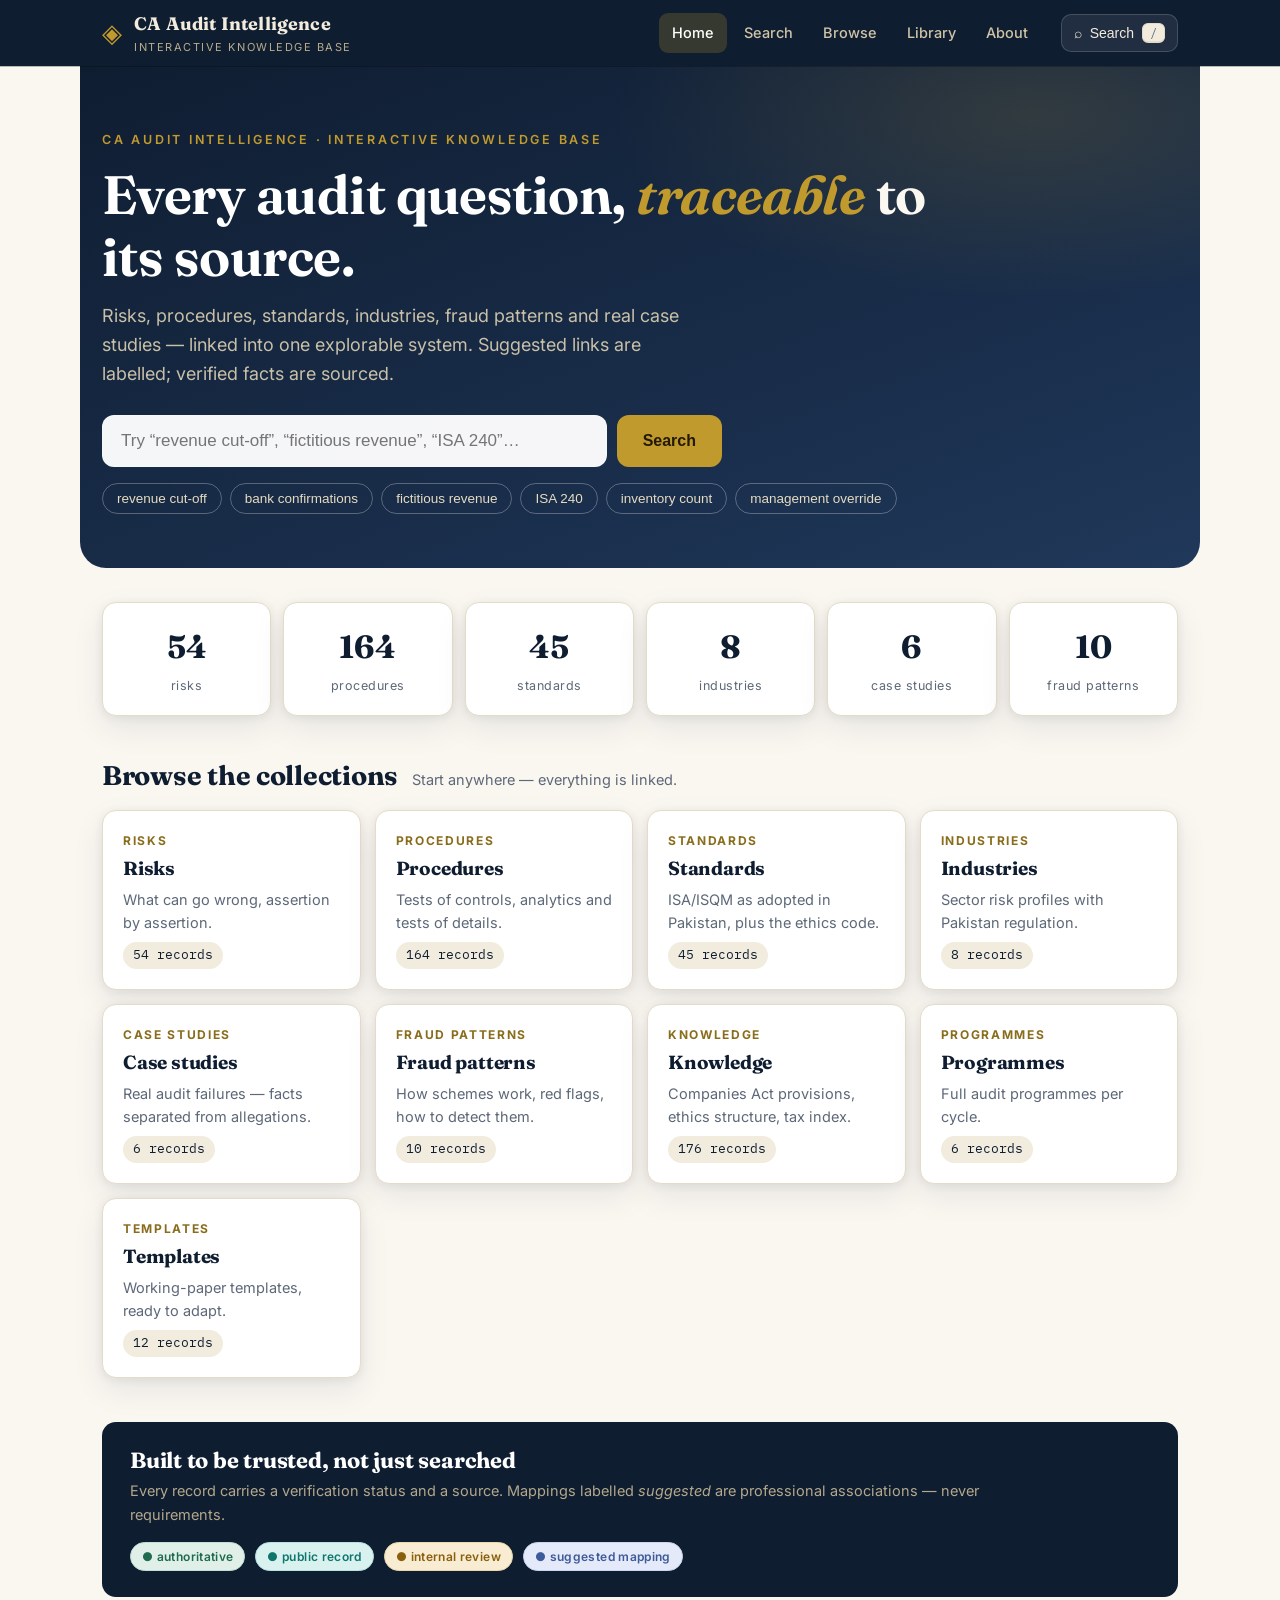
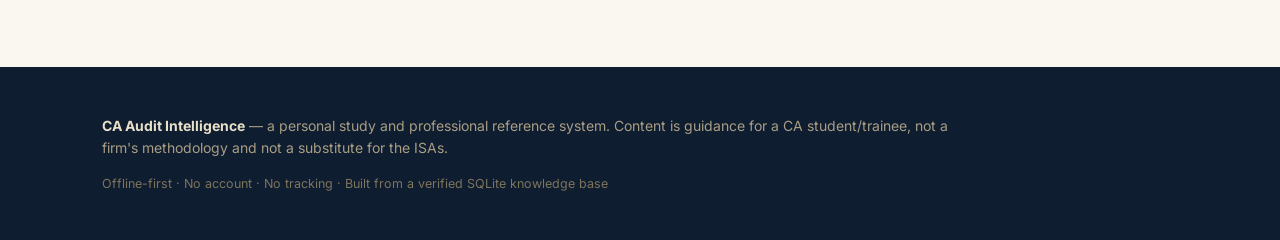
==== audit-intelligence/index.html @ 2c4ff1d2 "Add CA Audit Intelligence interactive web UI (search, chains, library, about)" ====
<!DOCTYPE html>
<html lang="en">
<head>
<meta charset="utf-8">
<meta name="viewport" content="width=device-width, initial-scale=1">
<title>CA Audit Intelligence — Interactive Knowledge Base</title>
<meta name="description" content="An interactive, offline-first audit knowledge base: risks, procedures, standards, industries, case studies and fraud patterns — every record traceable to its source.">
<link rel="preconnect" href="https://fonts.googleapis.com">
<link rel="preconnect" href="https://fonts.gstatic.com" crossorigin>
<link href="https://fonts.googleapis.com/css2?family=Fraunces:ital,opsz,wght@0,9..144,500;0,9..144,650;1,9..144,500&family=Inter:wght@400;500;600;700&family=IBM+Plex+Mono:wght@400;500&display=swap" rel="stylesheet">
<link rel="stylesheet" href="styles.css">
<link rel="icon" href="data:image/svg+xml,%3Csvg xmlns='http://www.w3.org/2000/svg' viewBox='0 0 32 32'%3E%3Crect width='32' height='32' rx='7' fill='%230f1d31'/%3E%3Cpath d='M9 22V10l7 8 7-8v12' stroke='%23c19a2e' stroke-width='2.4' fill='none' stroke-linecap='round' stroke-linejoin='round'/%3E%3C/svg%3E">
</head>
<body>
<a class="skip" href="#app">Skip to content</a>
<header class="site-header">
  <div class="wrap header-in">
    <a class="brand" href="#/" aria-label="CA Audit Intelligence home">
      <span class="brand-mark" aria-hidden="true">◈</span>
      <span class="brand-text"><strong>CA Audit Intelligence</strong><small>Interactive knowledge base</small></span>
    </a>
    <nav class="site-nav" aria-label="Primary">
      <a href="#/" data-nav="home">Home</a>
      <a href="#/search" data-nav="search">Search</a>
      <a href="#/browse" data-nav="browse">Browse</a>
      <a href="#/library" data-nav="library">Library</a>
      <a href="#/about" data-nav="about">About</a>
    </nav>
    <button class="search-trigger" id="searchTrigger" aria-label="Open search (press /)">
      <span aria-hidden="true">⌕</span><span class="st-label">Search</span><kbd>/</kbd>
    </button>
  </div>
</header>
<main id="app" class="wrap" tabindex="-1" aria-live="off"></main>
<footer class="site-footer">
  <div class="wrap footer-in">
    <p><strong>CA Audit Intelligence</strong> — a personal study and professional reference system.
    Content is guidance for a CA student/trainee, not a firm's methodology and not a substitute for the ISAs.</p>
    <p class="foot-meta">Offline-first · No account · No tracking · Built from a verified SQLite knowledge base</p>
  </div>
</footer>
<div id="loader" class="loader" role="status" aria-live="polite">
  <div class="loader-card">
    <div class="loader-mark" aria-hidden="true">◈</div>
    <p>Loading knowledge base…</p>
    <div class="loader-bar"><span id="loaderFill"></span></div>
    <p class="loader-count" id="loaderCount"></p>
  </div>
</div>
<script src="app.js"></script>
</body>
</html>
---- audit-intelligence/styles.css ----
/* CA Audit Intelligence — design system */
:root{
  --ink:#0f1d31; --ink2:#1a2f4d; --ink3:#24405f;
  --paper:#faf7f1; --paper2:#f2ecdf; --card:#ffffff;
  --gold:#c19a2e; --gold-deep:#8a6d1c; --gold-soft:#f4ead0;
  --text:#1d2532; --muted:#5d6878; --line:#e4dcc9;
  --green:#1e6b4f; --green-bg:#e0f0e8;
  --amber:#8a5f0e; --amber-bg:#f8ecd2;
  --slate:#3d5a99; --slate-bg:#e4eaf9;
  --teal:#0f766e; --teal-bg:#d9f2ef;
  --red:#a33b2e;
  --radius:14px;
  --shadow:0 2px 10px rgba(15,29,49,.07), 0 12px 32px rgba(15,29,49,.08);
  --font-d:"Fraunces",Georgia,serif; --font-b:"Inter",system-ui,sans-serif;
  --font-m:"IBM Plex Mono",ui-monospace,monospace;
}
*{box-sizing:border-box}
html{scroll-behavior:smooth}
@media (prefers-reduced-motion:reduce){html{scroll-behavior:auto}*{animation:none!important;transition:none!important}}
body{margin:0;background:var(--paper);color:var(--text);font-family:var(--font-b);font-size:16px;line-height:1.6;-webkit-font-smoothing:antialiased}
.wrap{max-width:1120px;margin:0 auto;padding:0 22px}
.skip{position:absolute;left:-9999px;top:0;background:var(--ink);color:#fff;padding:10px 16px;z-index:200;border-radius:0 0 8px 0}
.skip:focus{left:0;color:#fff}
a{color:var(--ink3);text-decoration-thickness:1px;text-underline-offset:3px}
a:hover{color:var(--gold-deep)}
:focus-visible{outline:3px solid var(--gold);outline-offset:2px;border-radius:4px}
h1,h2,h3{font-family:var(--font-d);color:var(--ink);line-height:1.15;letter-spacing:-.01em}
code,kbd{font-family:var(--font-m);font-size:.85em}
kbd{background:var(--paper2);border:1px solid var(--line);border-bottom-width:2px;border-radius:6px;padding:1px 7px;color:var(--muted)}

/* header */
.site-header{background:var(--ink);color:#f3ecdd;position:sticky;top:0;z-index:50;box-shadow:0 1px 0 rgba(0,0,0,.25)}
.header-in{display:flex;align-items:center;gap:20px;min-height:66px}
.brand{display:flex;align-items:center;gap:12px;color:#f3ecdd;text-decoration:none;margin-right:auto}
.brand-mark{color:var(--gold);font-size:26px;line-height:1}
.brand-text strong{display:block;font-family:var(--font-d);font-size:18px;letter-spacing:.01em}
.brand-text small{display:block;font-size:11px;color:#b9ac8d;letter-spacing:.14em;text-transform:uppercase}
.site-nav{display:flex;gap:4px}
.site-nav a{color:#cfc4a6;text-decoration:none;font-size:14.5px;font-weight:500;padding:8px 13px;border-radius:9px}
.site-nav a:hover{color:#fff;background:rgba(255,255,255,.07)}
.site-nav a[aria-current="page"]{color:#fff;background:rgba(193,154,46,.22)}
.search-trigger{display:flex;align-items:center;gap:8px;background:rgba(255,255,255,.08);border:1px solid rgba(255,255,255,.16);color:#f3ecdd;border-radius:10px;padding:8px 12px;font-size:14px;cursor:pointer}
.search-trigger:hover{background:rgba(255,255,255,.15)}
@media(max-width:760px){.site-nav{display:none}.st-label{display:none}}

/* hero */
.hero{background:linear-gradient(160deg,var(--ink) 0%,var(--ink2) 70%,#20385a 100%);color:#f3ecdd;border-radius:0 0 26px 26px;margin:0 -22px;padding:64px 22px 54px;position:relative;overflow:hidden}
.hero::after{content:"";position:absolute;inset:0;background:radial-gradient(600px 260px at 85% 10%,rgba(193,154,46,.16),transparent 70%);pointer-events:none}
.eyebrow{color:var(--gold);font-size:12.5px;letter-spacing:.22em;text-transform:uppercase;font-weight:600;margin:0 0 14px}
.hero h1{color:#fff;font-size:clamp(32px,5.4vw,54px);margin:0 0 14px;max-width:16em;font-weight:650}
.hero h1 em{color:var(--gold);font-style:italic}
.hero p.lede{color:#c9c0a8;font-size:18px;max-width:34em;margin:0 0 26px}
.hero-search{display:flex;gap:10px;max-width:620px;position:relative;z-index:2}
.hero-search input{flex:1;font-size:17px;padding:15px 18px;border-radius:12px;border:1px solid rgba(255,255,255,.2);background:rgba(255,255,255,.96);color:var(--text)}
.hero-search button{background:var(--gold);border:0;color:#231a04;font-weight:700;font-size:16px;padding:0 26px;border-radius:12px;cursor:pointer}
.hero-search button:hover{background:#d4ab3d}
.chips{display:flex;flex-wrap:wrap;gap:8px;margin-top:16px;position:relative;z-index:2}
.chips button{background:transparent;border:1px solid rgba(255,255,255,.28);color:#e6dcc2;border-radius:999px;padding:7px 14px;font-size:13.5px;cursor:pointer}
.chips button:hover{border-color:var(--gold);color:#fff}

/* stats */
.stats{display:grid;grid-template-columns:repeat(auto-fit,minmax(130px,1fr));gap:12px;margin:34px 0}
.stat{background:var(--card);border:1px solid var(--line);border-radius:var(--radius);padding:18px 16px;text-align:center;box-shadow:var(--shadow)}
.stat b{display:block;font-family:var(--font-d);font-size:32px;color:var(--ink)}
.stat span{font-size:12.5px;color:var(--muted);letter-spacing:.04em}

/* cards */
.section-head{display:flex;align-items:baseline;gap:14px;margin:44px 0 18px}
.section-head h2{margin:0;font-size:27px}
.section-head p{margin:0;color:var(--muted);font-size:14.5px}
.card-grid{display:grid;grid-template-columns:repeat(auto-fill,minmax(250px,1fr));gap:14px}
.card{background:var(--card);border:1px solid var(--line);border-radius:var(--radius);padding:20px;box-shadow:var(--shadow);display:flex;flex-direction:column;gap:8px;transition:transform .15s ease,box-shadow .15s ease;text-decoration:none;color:inherit}
a.card:hover{transform:translateY(-3px);box-shadow:0 6px 18px rgba(15,29,49,.1),0 18px 40px rgba(15,29,49,.1)}
.card .k{font-size:12px;letter-spacing:.14em;text-transform:uppercase;color:var(--gold-deep);font-weight:700}
.card h3{margin:0;font-size:19px}
.card p{margin:0;color:var(--muted);font-size:14.5px;flex:1}
.card .count{font-family:var(--font-m);font-size:13px;color:var(--ink);background:var(--paper2);align-self:flex-start;padding:3px 10px;border-radius:999px}

/* trust strip */
.trust{background:var(--ink);color:#d8cfb8;border-radius:var(--radius);padding:26px 28px;margin:44px 0}
.trust h2{color:#fff;margin:0 0 6px;font-size:22px}
.trust p{margin:0 0 16px;color:#b3a88c;font-size:14.5px;max-width:60em}
.legend{display:flex;flex-wrap:wrap;gap:10px}

/* badges */
.badge{display:inline-flex;align-items:center;gap:6px;font-size:12px;font-weight:600;letter-spacing:.03em;padding:4px 11px;border-radius:999px;border:1px solid transparent;white-space:nowrap}
.b-type{background:var(--ink);color:#f0e8d2}
.b-auth{background:var(--green-bg);color:var(--green);border-color:#bfe0d2}
.b-review{background:var(--amber-bg);color:var(--amber);border-color:#ecd9a8}
.b-sugg{background:var(--slate-bg);color:var(--slate);border-color:#c9d6f2}
.b-public{background:var(--teal-bg);color:var(--teal);border-color:#b6e3de}
.b-id{font-family:var(--font-m);background:var(--paper2);color:var(--muted);border-color:var(--line)}

/* search view */
.searchbar{position:sticky;top:66px;z-index:40;background:var(--paper);padding:16px 0;border-bottom:1px solid var(--line)}
.searchbar .row{display:flex;gap:10px}
.searchbar input{flex:1;font-size:16px;padding:13px 16px;border-radius:11px;border:1.5px solid var(--line);background:#fff}
.searchbar input:focus{border-color:var(--gold);outline:none;box-shadow:0 0 0 3px rgba(193,154,46,.25)}
.fchips{display:flex;flex-wrap:wrap;gap:8px;margin-top:10px}
.fchips button{border:1.5px solid var(--line);background:#fff;border-radius:999px;padding:6px 14px;font-size:13.5px;cursor:pointer;color:var(--text)}
.fchips button[aria-pressed="true"]{background:var(--ink);color:#fff;border-color:var(--ink)}
.results{list-style:none;margin:22px 0 40px;padding:0;display:flex;flex-direction:column;gap:12px}
.result{background:var(--card);border:1px solid var(--line);border-radius:var(--radius);padding:18px 20px;box-shadow:var(--shadow)}
.result a.rt{font-family:var(--font-d);font-size:19px;color:var(--ink);text-decoration:none}
.result a.rt:hover{text-decoration:underline;text-decoration-color:var(--gold)}
.result .snip{color:var(--muted);font-size:14.5px;margin:8px 0}
.result .snip mark{background:var(--gold-soft);color:inherit;border-radius:3px;padding:0 2px}
.result .meta{display:flex;flex-wrap:wrap;gap:8px;align-items:center;margin-top:6px}
.result .src{font-size:12.5px;color:var(--muted)}
.noresults{text-align:center;color:var(--muted);padding:60px 20px}
.noresults h2{font-size:24px}

/* record view */
.crumb{font-size:13.5px;color:var(--muted);margin:26px 0 12px}
.crumb a{color:var(--muted)}
.record-head{border-bottom:2px solid var(--gold);padding-bottom:18px;margin-bottom:22px}
.record-head h1{margin:10px 0 12px;font-size:clamp(26px,4vw,38px);max-width:22em}
.badges{display:flex;flex-wrap:wrap;gap:8px}
.meta-table{background:var(--card);border:1px solid var(--line);border-radius:var(--radius);padding:6px 20px;margin:0 0 24px;box-shadow:var(--shadow)}
.meta-table dl{display:grid;grid-template-columns:190px 1fr;gap:6px 16px;margin:0;padding:12px 0}
.meta-table dt{font-size:13px;color:var(--muted);font-weight:600;letter-spacing:.03em}
.meta-table dd{margin:0;font-size:14.5px;overflow-wrap:anywhere}
.prose{max-width:46em}
.prose p{margin:0 0 14px}
.prose h2{font-size:22px;margin:30px 0 10px}
.prose h3{font-size:18px;margin:24px 0 8px}
.prose ul,.prose ol{margin:0 0 14px;padding-left:22px}
.prose li{margin-bottom:6px}
.prose table{border-collapse:collapse;width:100%;margin:0 0 16px;font-size:14px}
.prose th,.prose td{border:1px solid var(--line);padding:8px 10px;text-align:left}
.prose th{background:var(--paper2)}
.links-sec{margin:34px 0}
.links-sec h2{font-size:21px;margin:0 0 4px}
.links-sec>p{color:var(--muted);font-size:14px;margin:0 0 14px}
.link-cards{display:grid;grid-template-columns:repeat(auto-fill,minmax(260px,1fr));gap:10px}
.link-card{background:var(--card);border:1px solid var(--line);border-left:4px solid var(--gold);border-radius:10px;padding:13px 15px;text-decoration:none;color:inherit;box-shadow:var(--shadow)}
.link-card:hover{border-left-color:var(--ink)}
.link-card b{display:block;font-size:14.5px;color:var(--ink);margin-bottom:4px}
.link-card small{color:var(--muted);font-size:12.5px}
.actions{display:flex;flex-wrap:wrap;gap:10px;margin:26px 0}
.btn{display:inline-flex;align-items:center;gap:8px;border-radius:10px;padding:11px 20px;font-size:14.5px;font-weight:600;cursor:pointer;text-decoration:none;border:1.5px solid var(--ink)}
.btn-primary{background:var(--ink);color:#fff}
.btn-primary:hover{background:var(--ink2);color:#fff}
.btn-ghost{background:#fff;color:var(--ink)}
.btn-ghost:hover{background:var(--paper2)}
.facts{border:1.5px solid var(--teal);background:var(--teal-bg);border-radius:var(--radius);padding:18px 20px;margin:22px 0;max-width:46em}
.facts h2{font-size:17px;margin:0 0 8px;color:var(--teal)}
.facts p{margin:0 0 8px;font-size:14.5px}

/* chain stepper */
.chain{position:relative;margin:30px 0 40px;padding-left:34px;max-width:640px}
.chain::before{content:"";position:absolute;left:11px;top:8px;bottom:8px;width:3px;background:linear-gradient(var(--gold),var(--ink3));border-radius:3px}
.chain-step{position:relative;background:var(--card);border:1px solid var(--line);border-radius:var(--radius);padding:16px 18px;margin-bottom:14px;box-shadow:var(--shadow)}
.chain-step::before{content:"";position:absolute;left:-29px;top:20px;width:14px;height:14px;border-radius:50%;background:var(--gold);border:3px solid var(--paper)}
.chain-step .k{font-size:11.5px;letter-spacing:.16em;text-transform:uppercase;color:var(--gold-deep);font-weight:700}
.chain-step h3{margin:4px 0 8px;font-size:18px}
.chain-step ul{margin:0;padding:0;list-style:none}
.chain-step li{margin:7px 0;font-size:14.5px}
.chain-step li a{font-weight:500}
.tag-sugg{font-size:11px;color:var(--slate);border:1px solid #c9d6f2;background:var(--slate-bg);border-radius:5px;padding:1px 7px;margin-left:8px;white-space:nowrap}

/* footer */
.site-footer{background:var(--ink);color:#a99e83;margin-top:70px;padding:34px 0}
.site-footer strong{color:#e8dfc8}
.site-footer p{font-size:14px;max-width:62em}
.foot-meta{font-size:12.5px!important;color:#7d745c}

/* loader */
.loader{position:fixed;inset:0;background:var(--ink);z-index:100;display:flex;align-items:center;justify-content:center;transition:opacity .4s}
.loader.done{opacity:0;pointer-events:none}
.loader-card{text-align:center;color:#e8dfc8}
.loader-mark{font-size:44px;color:var(--gold)}
.loader-bar{width:240px;height:6px;background:rgba(255,255,255,.14);border-radius:99px;margin:16px auto 8px;overflow:hidden}
.loader-bar span{display:block;height:100%;width:0;background:var(--gold);border-radius:99px;transition:width .2s}
.loader-count{font-size:12.5px;color:#8d8468;font-family:var(--font-m)}

/* misc */
.kicker-grid{display:grid;grid-template-columns:repeat(auto-fill,minmax(300px,1fr));gap:14px;margin:20px 0 40px}
.notice{background:var(--gold-soft);border:1px solid #e3d199;border-radius:var(--radius);padding:16px 20px;font-size:14.5px;margin:20px 0}
.about-list{margin:0 0 16px;padding-left:22px;max-width:46em}
.about-list li{margin-bottom:8px}
h2.page-title{font-size:clamp(28px,4.4vw,40px);margin:34px 0 8px}
.page-sub{color:var(--muted);font-size:16.5px;max-width:40em;margin:0 0 8px}
@media(max-width:640px){
  .hero{padding:44px 22px 40px}
  .hero-search{flex-direction:column}
  .meta-table dl{grid-template-columns:1fr}
  .meta-table dt{margin-top:8px}
}
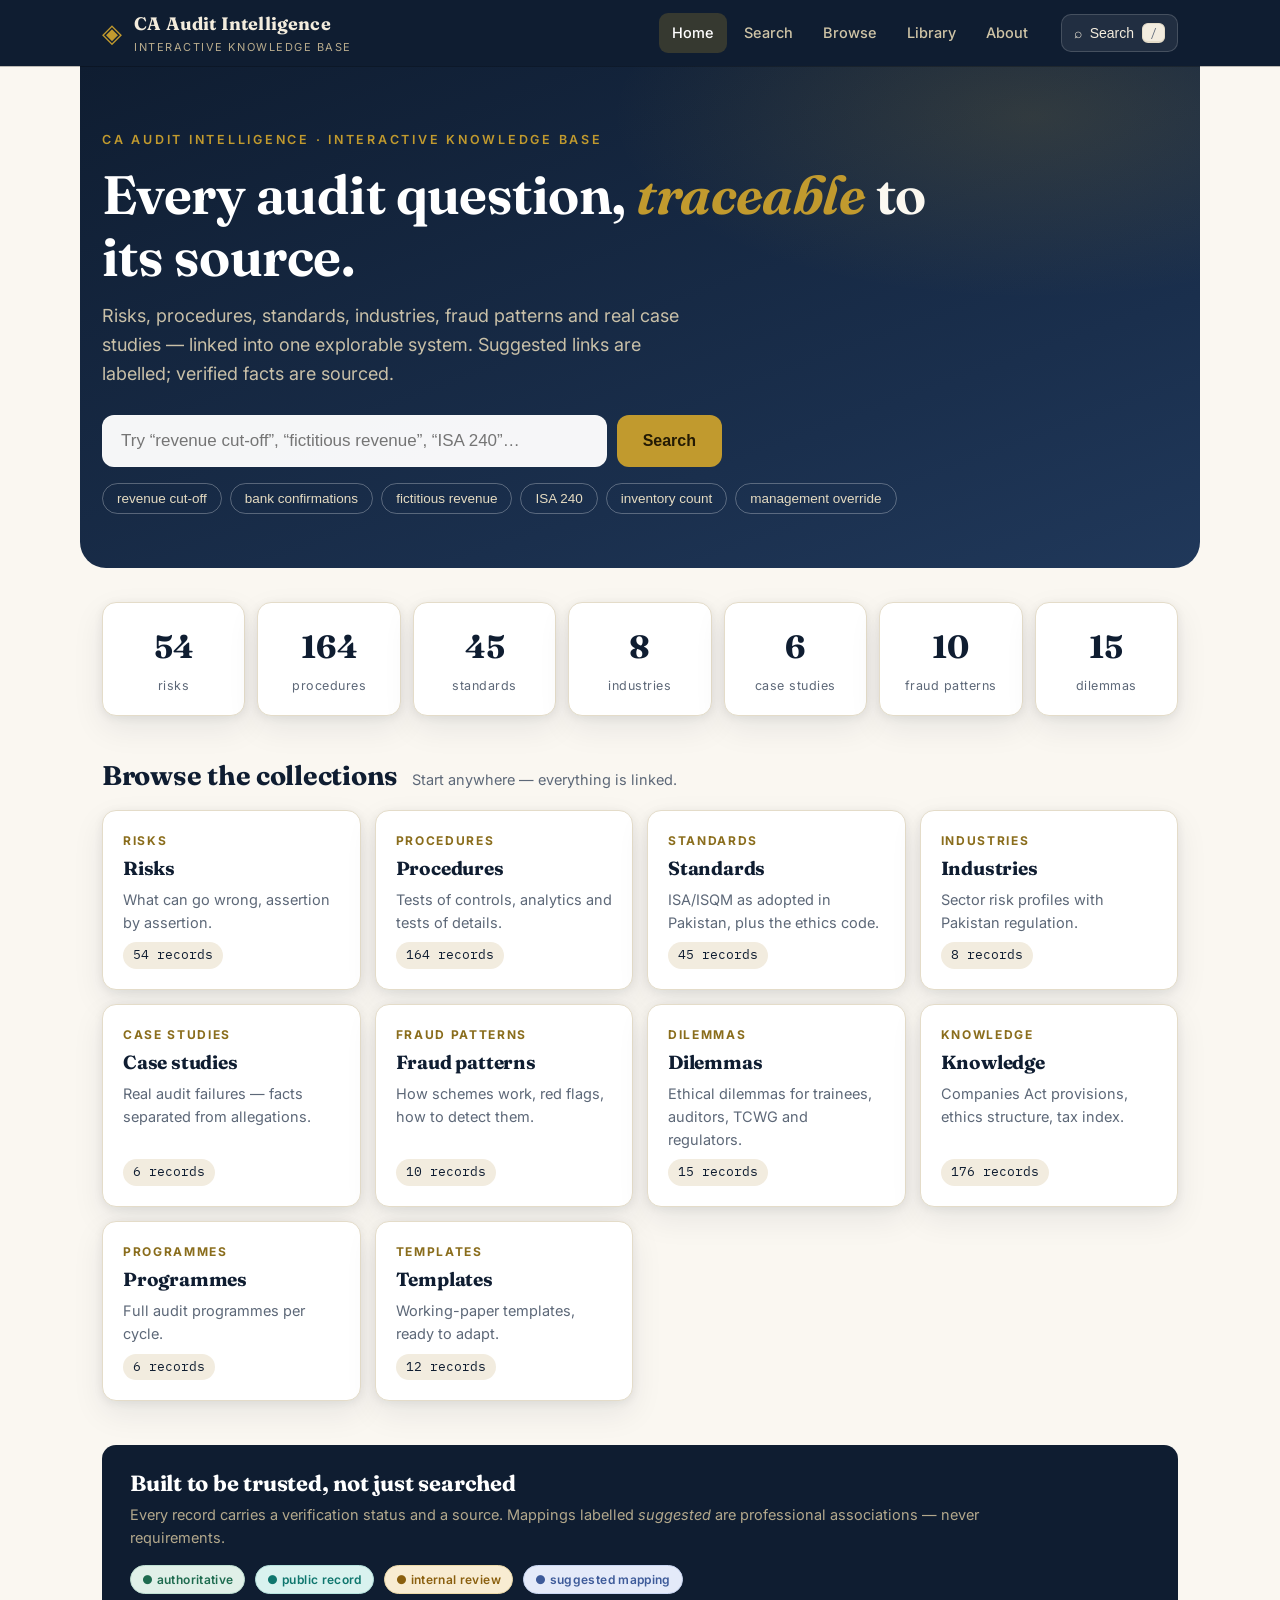
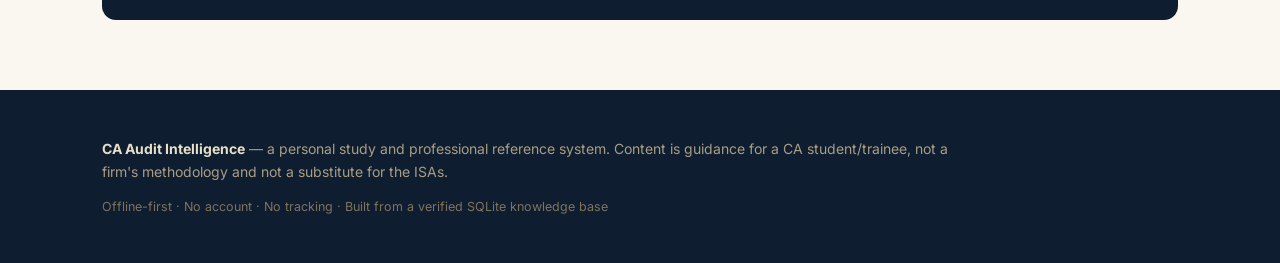
==== commit 23a0b23c: "Cache-busting version strings on app.js, styles.css and data fetches" ====
--- a/audit-intelligence/index.html
+++ b/audit-intelligence/index.html
@@ -8,7 +8,7 @@
 <link rel="preconnect" href="https://fonts.googleapis.com">
 <link rel="preconnect" href="https://fonts.gstatic.com" crossorigin>
 <link href="https://fonts.googleapis.com/css2?family=Fraunces:ital,opsz,wght@0,9..144,500;0,9..144,650;1,9..144,500&family=Inter:wght@400;500;600;700&family=IBM+Plex+Mono:wght@400;500&display=swap" rel="stylesheet">
-<link rel="stylesheet" href="styles.css">
+<link rel="stylesheet" href="styles.css?v=20261023d">
 <link rel="icon" href="data:image/svg+xml,%3Csvg xmlns='http://www.w3.org/2000/svg' viewBox='0 0 32 32'%3E%3Crect width='32' height='32' rx='7' fill='%230f1d31'/%3E%3Cpath d='M9 22V10l7 8 7-8v12' stroke='%23c19a2e' stroke-width='2.4' fill='none' stroke-linecap='round' stroke-linejoin='round'/%3E%3C/svg%3E">
 </head>
 <body>
@@ -47,6 +47,6 @@
     <p class="loader-count" id="loaderCount"></p>
   </div>
 </div>
-<script src="app.js"></script>
+<script src="app.js?v=20261023d"></script>
 </body>
 </html>
--- a/audit-intelligence/styles.css
+++ b/audit-intelligence/styles.css
@@ -60,7 +60,9 @@
 
 /* stats */
 .stats{display:grid;grid-template-columns:repeat(auto-fit,minmax(130px,1fr));gap:12px;margin:34px 0}
-.stat{background:var(--card);border:1px solid var(--line);border-radius:var(--radius);padding:18px 16px;text-align:center;box-shadow:var(--shadow)}
+.stat{background:var(--card);border:1px solid var(--line);border-radius:var(--radius);padding:18px 16px;text-align:center;box-shadow:var(--shadow);text-decoration:none;color:inherit;display:block;transition:transform .15s ease,box-shadow .15s ease}
+a.stat:hover{transform:translateY(-3px);box-shadow:0 6px 18px rgba(15,29,49,.1),0 18px 40px rgba(15,29,49,.1)}
+a.stat:hover b{color:var(--gold-deep)}
 .stat b{display:block;font-family:var(--font-d);font-size:32px;color:var(--ink)}
 .stat span{font-size:12.5px;color:var(--muted);letter-spacing:.04em}
 
@@ -187,3 +189,13 @@
   .meta-table dl{grid-template-columns:1fr}
   .meta-table dt{margin-top:8px}
 }
+
+/* dilemma journal entries */
+.entries{display:grid;gap:12px;margin:14px 0}
+.entry{background:var(--bg);border:1px solid var(--line);border-radius:10px;padding:12px 14px;font-size:.95rem}
+.eline{margin:3px 0}
+.tag{display:inline-block;min-width:26px;text-align:center;font-weight:700;font-size:.78rem;border-radius:6px;padding:2px 6px;margin-right:8px}
+.tag.dr{background:#e3f2e9;color:#1d6b3c}
+.tag.cr{background:#fdeaea;color:#a33232}
+.narr{color:var(--muted);font-style:italic;margin-top:6px;font-size:.88rem}
+.fine{color:var(--muted);font-size:.82rem}
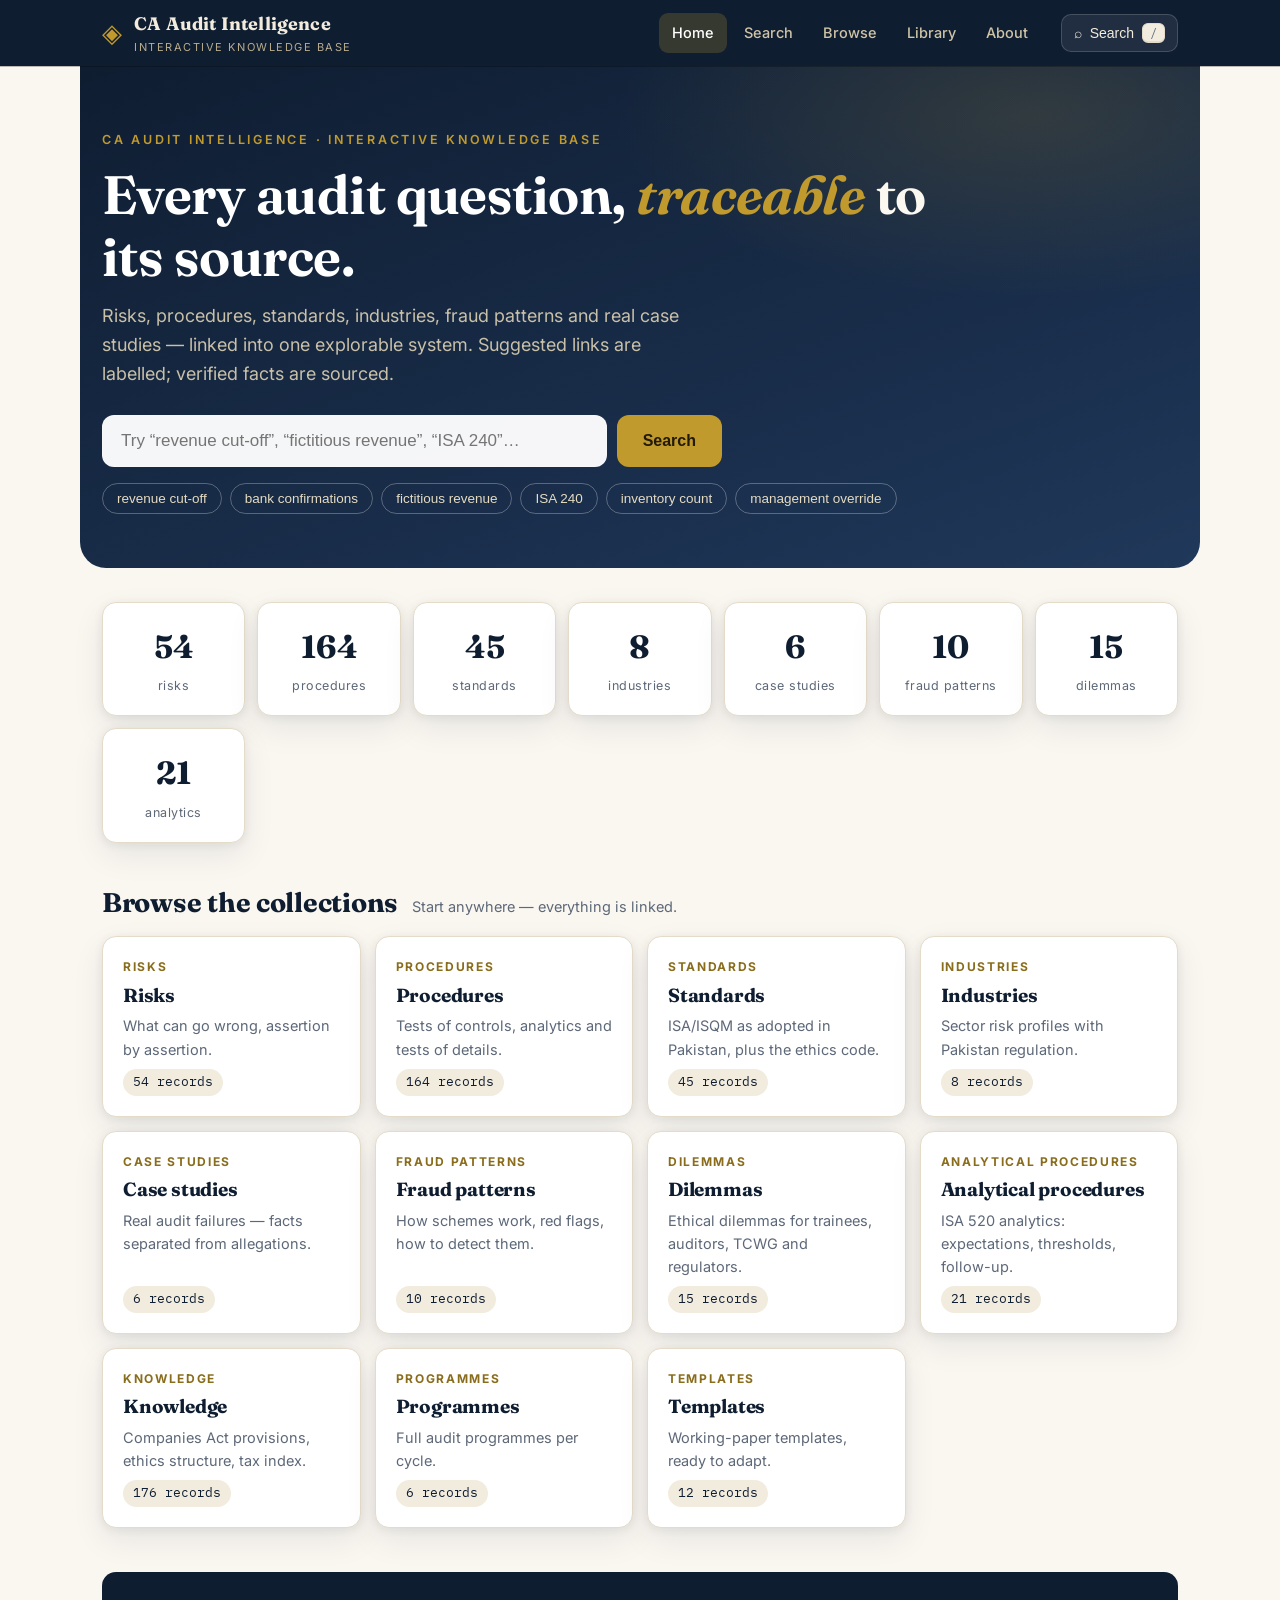
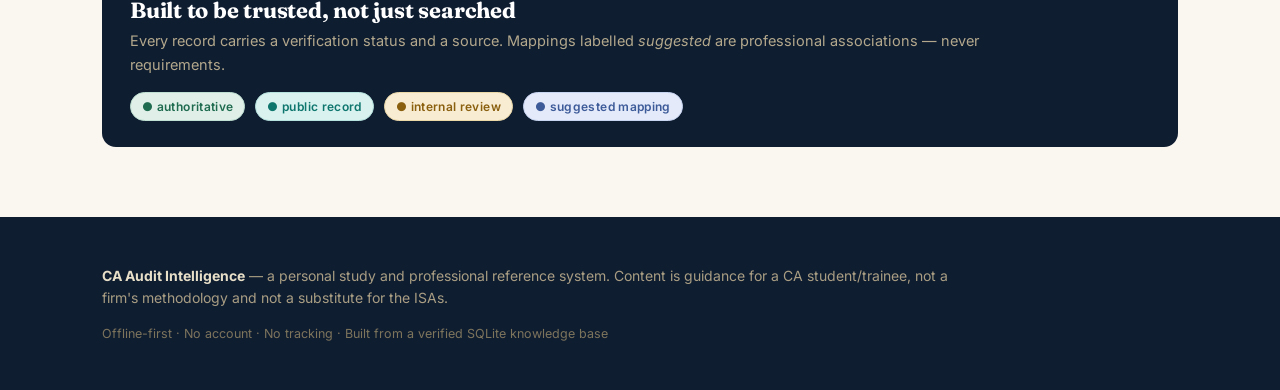
==== commit 7a0264d5: "Analytical procedures collection: 21 verified procedures, area filters, ISA 520 links" ====
--- a/audit-intelligence/index.html
+++ b/audit-intelligence/index.html
@@ -8,7 +8,7 @@
 <link rel="preconnect" href="https://fonts.googleapis.com">
 <link rel="preconnect" href="https://fonts.gstatic.com" crossorigin>
 <link href="https://fonts.googleapis.com/css2?family=Fraunces:ital,opsz,wght@0,9..144,500;0,9..144,650;1,9..144,500&family=Inter:wght@400;500;600;700&family=IBM+Plex+Mono:wght@400;500&display=swap" rel="stylesheet">
-<link rel="stylesheet" href="styles.css?v=20261023d">
+<link rel="stylesheet" href="styles.css?v=20261023e">
 <link rel="icon" href="data:image/svg+xml,%3Csvg xmlns='http://www.w3.org/2000/svg' viewBox='0 0 32 32'%3E%3Crect width='32' height='32' rx='7' fill='%230f1d31'/%3E%3Cpath d='M9 22V10l7 8 7-8v12' stroke='%23c19a2e' stroke-width='2.4' fill='none' stroke-linecap='round' stroke-linejoin='round'/%3E%3C/svg%3E">
 </head>
 <body>
@@ -47,6 +47,6 @@
     <p class="loader-count" id="loaderCount"></p>
   </div>
 </div>
-<script src="app.js?v=20261023d"></script>
+<script src="app.js?v=20261023e"></script>
 </body>
 </html>
